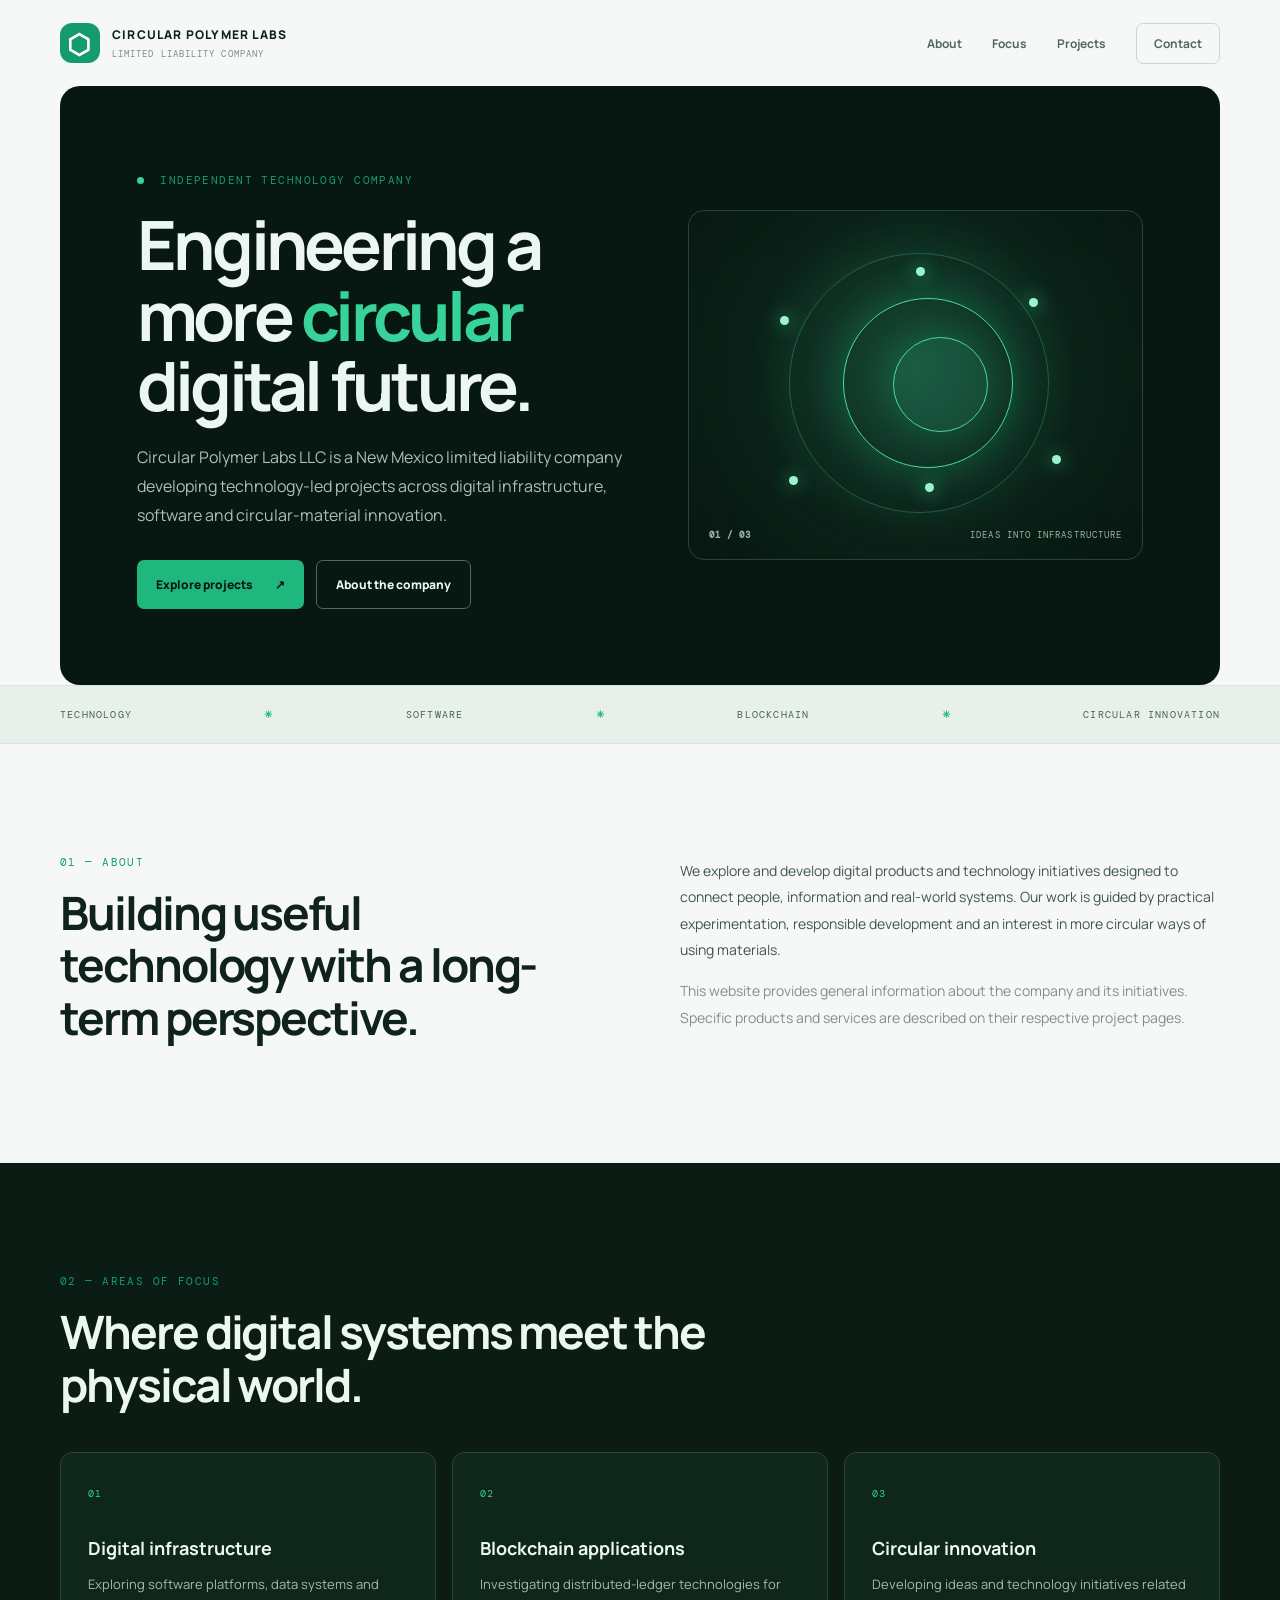
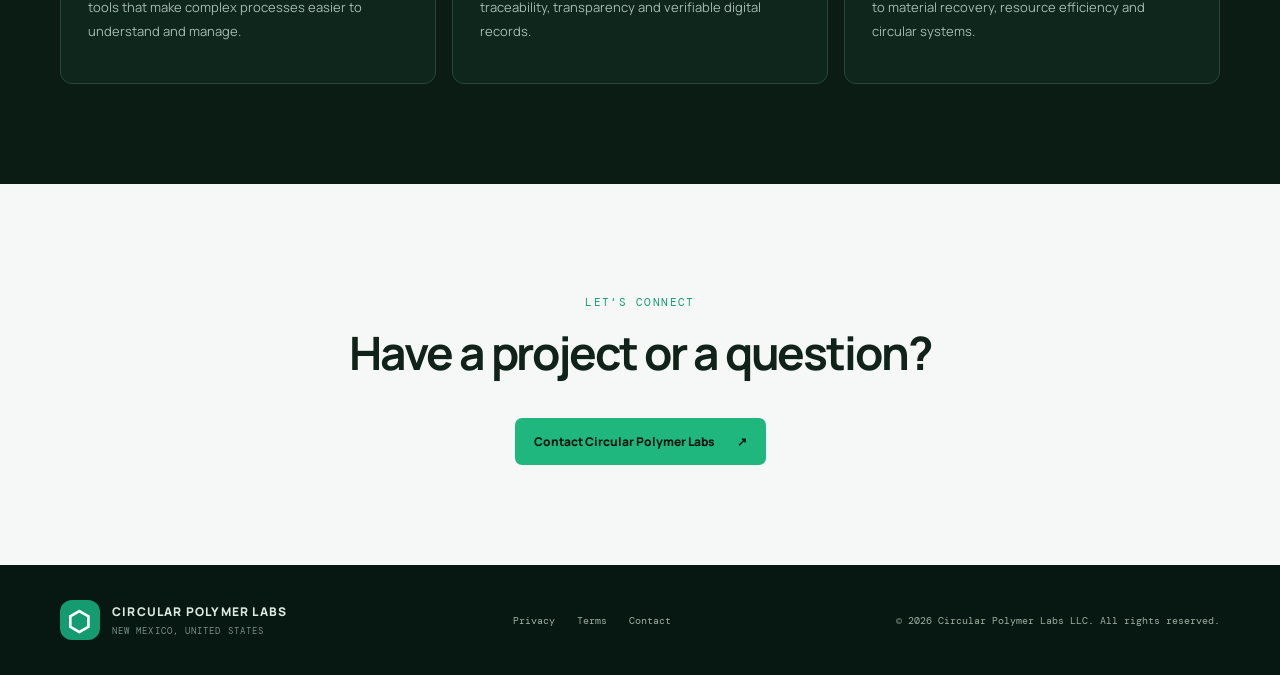
==== index.html @ 5c9ffd35 "Add files via upload" ====
<!doctype html>
<html lang="en">
<head>
  <meta charset="utf-8"><meta name="viewport" content="width=device-width,initial-scale=1">
  <meta name="description" content="Circular Polymer Labs LLC develops technology-led projects at the intersection of digital infrastructure, innovation and circular materials.">
  <meta name="theme-color" content="#071711">
  <title>Circular Polymer Labs LLC | Technology & Circular Innovation</title>
  <link rel="icon" href="assets/favicon.svg" type="image/svg+xml">
  <link rel="stylesheet" href="styles.css">
</head>
<body>
<header class="nav wrap">
  <a class="brand" href="index.html" aria-label="Circular Polymer Labs home"><span class="mark">⬡</span><span>CIRCULAR POLYMER LABS<small>LIMITED LIABILITY COMPANY</small></span></a>
  <nav><a href="#about">About</a><a href="#focus">Focus</a><a href="projects.html">Projects</a><a href="contact.html" class="nav-cta">Contact</a></nav>
</header>
<main>
<section class="hero wrap">
  <div class="hero-copy">
    <p class="eyebrow"><i></i> INDEPENDENT TECHNOLOGY COMPANY</p>
    <h1>Engineering a more <em>circular</em> digital future.</h1>
    <p class="lead">Circular Polymer Labs LLC is a New Mexico limited liability company developing technology-led projects across digital infrastructure, software and circular-material innovation.</p>
    <div class="actions"><a class="button primary" href="projects.html">Explore projects <span>↗</span></a><a class="button ghost" href="#about">About the company</a></div>
  </div>
  <div class="visual" aria-label="Abstract connected network illustration">
    <div class="orb orb-a"></div><div class="orb orb-b"></div><div class="orb orb-c"></div>
    <div class="network"><span></span><span></span><span></span><span></span><span></span><span></span></div>
    <div class="visual-label"><b>01 / 03</b><span>IDEAS INTO INFRASTRUCTURE</span></div>
  </div>
</section>
<section class="ticker"><div class="wrap ticker-inner"><span>TECHNOLOGY</span><b>✳</b><span>SOFTWARE</span><b>✳</b><span>BLOCKCHAIN</span><b>✳</b><span>CIRCULAR INNOVATION</span></div></section>
<section id="about" class="section wrap two-col">
  <div><p class="eyebrow">01 — ABOUT</p><h2>Building useful technology with a long-term perspective.</h2></div>
  <div><p class="body-copy">We explore and develop digital products and technology initiatives designed to connect people, information and real-world systems. Our work is guided by practical experimentation, responsible development and an interest in more circular ways of using materials.</p><p class="body-copy muted">This website provides general information about the company and its initiatives. Specific products and services are described on their respective project pages.</p></div>
</section>
<section id="focus" class="section dark-section"><div class="wrap"><p class="eyebrow">02 — AREAS OF FOCUS</p><h2>Where digital systems meet the physical world.</h2>
  <div class="cards">
    <article class="info-card"><span>01</span><h3>Digital infrastructure</h3><p>Exploring software platforms, data systems and tools that make complex processes easier to understand and manage.</p></article>
    <article class="info-card"><span>02</span><h3>Blockchain applications</h3><p>Investigating distributed-ledger technologies for traceability, transparency and verifiable digital records.</p></article>
    <article class="info-card"><span>03</span><h3>Circular innovation</h3><p>Developing ideas and technology initiatives related to material recovery, resource efficiency and circular systems.</p></article>
  </div>
</div></section>
<section class="section wrap closing"><p class="eyebrow">LET'S CONNECT</p><h2>Have a project or a question?</h2><a class="button primary" href="contact.html">Contact Circular Polymer Labs <span>↗</span></a></section>
</main>
<footer class="footer"><div class="wrap footer-inner"><div class="brand"><span class="mark">⬡</span><span>CIRCULAR POLYMER LABS<small>NEW MEXICO, UNITED STATES</small></span></div><div class="footer-links"><a href="privacy.html">Privacy</a><a href="terms.html">Terms</a><a href="contact.html">Contact</a></div><p>© <span id="year"></span> Circular Polymer Labs LLC. All rights reserved.</p></div></footer>
<script>document.getElementById('year').textContent=new Date().getFullYear();</script>
</body></html>
---- styles.css ----
@import url('https://fonts.googleapis.com/css2?family=DM+Mono:wght@400;500&family=Manrope:wght@400;500;600;700;800&display=swap');
:root{--bg:#071711;--panel:#0d2119;--green:#37d39a;--mint:#a8f0d0;--text:#edf7f1;--muted:#a6b9af;--ink:#10231b}*{box-sizing:border-box}html{scroll-behavior:smooth}body{margin:0;background:#f5f8f6;color:var(--ink);font-family:Manrope,Arial,sans-serif}a{color:inherit;text-decoration:none}.wrap{width:min(1160px,calc(100% - 48px));margin:auto}.nav{height:86px;display:flex;align-items:center;justify-content:space-between}.brand{display:flex;align-items:center;gap:12px;font-size:12px;font-weight:800;letter-spacing:.1em}.brand small{display:block;color:#789087;font:9px 'DM Mono',monospace;letter-spacing:.12em;margin-top:5px}.mark{display:grid;place-items:center;width:40px;height:40px;background:#159b70;color:white;border-radius:12px;font-size:27px}nav{display:flex;align-items:center;gap:30px;font-size:12px;font-weight:700}nav a{color:#53665d}nav a:hover,.footer a:hover{color:#159b70}.nav-cta{border:1px solid #cbd8d0;padding:11px 17px;border-radius:7px}.hero{background:var(--bg);color:var(--text);border-radius:20px;padding:76px 6%;display:grid;grid-template-columns:1.05fr .95fr;gap:48px;align-items:center;min-height:550px}.eyebrow{font:11px 'DM Mono',monospace;letter-spacing:.13em;color:#159b70}.eyebrow i{display:inline-block;width:7px;height:7px;background:var(--green);border-radius:50%;margin-right:8px}h1{font-size:clamp(42px,5.5vw,68px);line-height:1.04;letter-spacing:-.055em;margin:22px 0}h1 em{font-style:normal;color:var(--green)}.lead{font-size:16px;line-height:1.8;color:#aebfb5;max-width:580px}.actions{display:flex;gap:12px;flex-wrap:wrap;margin-top:30px}.button{display:inline-flex;gap:22px;align-items:center;padding:15px 19px;border-radius:7px;font-size:12px;font-weight:800}.primary{background:#20b77f;color:#04180f}.ghost{border:1px solid #52685d;color:inherit}.visual{height:350px;position:relative;overflow:hidden;border:1px solid #234638;border-radius:16px;background:radial-gradient(circle at 50% 45%,#174b37,#0b2118 55%,#071711)}.orb{position:absolute;border:1px solid #4edba6;border-radius:50%;box-shadow:0 0 40px #1ab47a55}.orb-a{width:170px;height:170px;left:34%;top:25%}.orb-b{width:95px;height:95px;left:45%;top:36%;background:#36d39a22}.orb-c{width:260px;height:260px;left:22%;top:12%;opacity:.3}.network span{position:absolute;width:9px;height:9px;border-radius:50%;background:#9cf4cd;box-shadow:0 0 18px #37d39a}.network span:nth-child(1){left:20%;top:30%}.network span:nth-child(2){left:75%;top:25%}.network span:nth-child(3){left:80%;top:70%}.network span:nth-child(4){left:22%;top:76%}.network span:nth-child(5){left:50%;top:16%}.network span:nth-child(6){left:52%;top:78%}.visual-label{position:absolute;bottom:18px;left:20px;right:20px;display:flex;justify-content:space-between;color:#9bb6a8;font:9px 'DM Mono',monospace;letter-spacing:.12em}.ticker{background:#e7f0eb;border-block:1px solid #d9e5dd}.ticker-inner{display:flex;justify-content:space-between;align-items:center;padding:22px 0;font:10px 'DM Mono',monospace;letter-spacing:.12em;color:#486357}.ticker b{color:#1bb77e}.section{padding-top:100px;padding-bottom:100px}.two-col{display:grid;grid-template-columns:1fr 1fr;gap:80px}.section h2,.closing h2{font-size:clamp(30px,4vw,46px);letter-spacing:-.045em;line-height:1.15;margin:18px 0}.body-copy{line-height:1.9;color:#42574c;font-size:14px}.muted{color:#809087}.dark-section{background:#0a1c14;color:#edf7f1}.dark-section h2{max-width:650px}.cards{display:grid;grid-template-columns:repeat(3,1fr);gap:16px;margin-top:40px}.info-card{padding:27px;border:1px solid #294638;border-radius:12px;background:#0e261b}.info-card span,.project span{font:10px 'DM Mono',monospace;color:#36d39a;letter-spacing:.1em}.info-card h3{font-size:18px;margin:34px 0 12px}.info-card p{font-size:13px;line-height:1.8;color:#a6b9af}.closing{text-align:center}.closing .button{margin-top:20px}.footer{background:#071711;color:#dcebe2;padding:35px 0}.footer-inner{display:flex;align-items:center;justify-content:space-between;gap:20px;flex-wrap:wrap}.footer p,.footer-links{font:10px 'DM Mono',monospace;color:#9bb0a3}.footer-links{display:flex;gap:22px}.page{min-height:65vh;padding-top:75px;padding-bottom:100px}.page h1{color:#10231b;max-width:850px}.page .lead{color:#53685d}.project{margin:30px 0;padding:28px;border:1px solid #d8e4dc;border-radius:12px;background:white;max-width:760px}.project h2{font-size:22px}.project p,.legal p{line-height:1.8;color:#53685d;font-size:14px}.legal{max-width:850px}.legal h2{margin-top:35px}.notice{padding:16px;background:#fff4d9;border-radius:8px;color:#6e5420!important;font-size:12px!important}@media(max-width:760px){.wrap{width:min(100% - 32px,600px)}.nav{height:auto;min-height:76px;align-items:flex-start;padding:18px 0;gap:14px;flex-direction:column}nav{gap:17px;flex-wrap:wrap}.hero{padding:42px 25px;grid-template-columns:1fr;gap:28px}.visual{height:260px}.two-col{grid-template-columns:1fr;gap:20px}.section{padding-top:65px;padding-bottom:65px}.cards{grid-template-columns:1fr}.ticker-inner{gap:12px;overflow:hidden;white-space:nowrap}.ticker-inner span:last-child{display:none}.footer-inner{align-items:flex-start;flex-direction:column}}
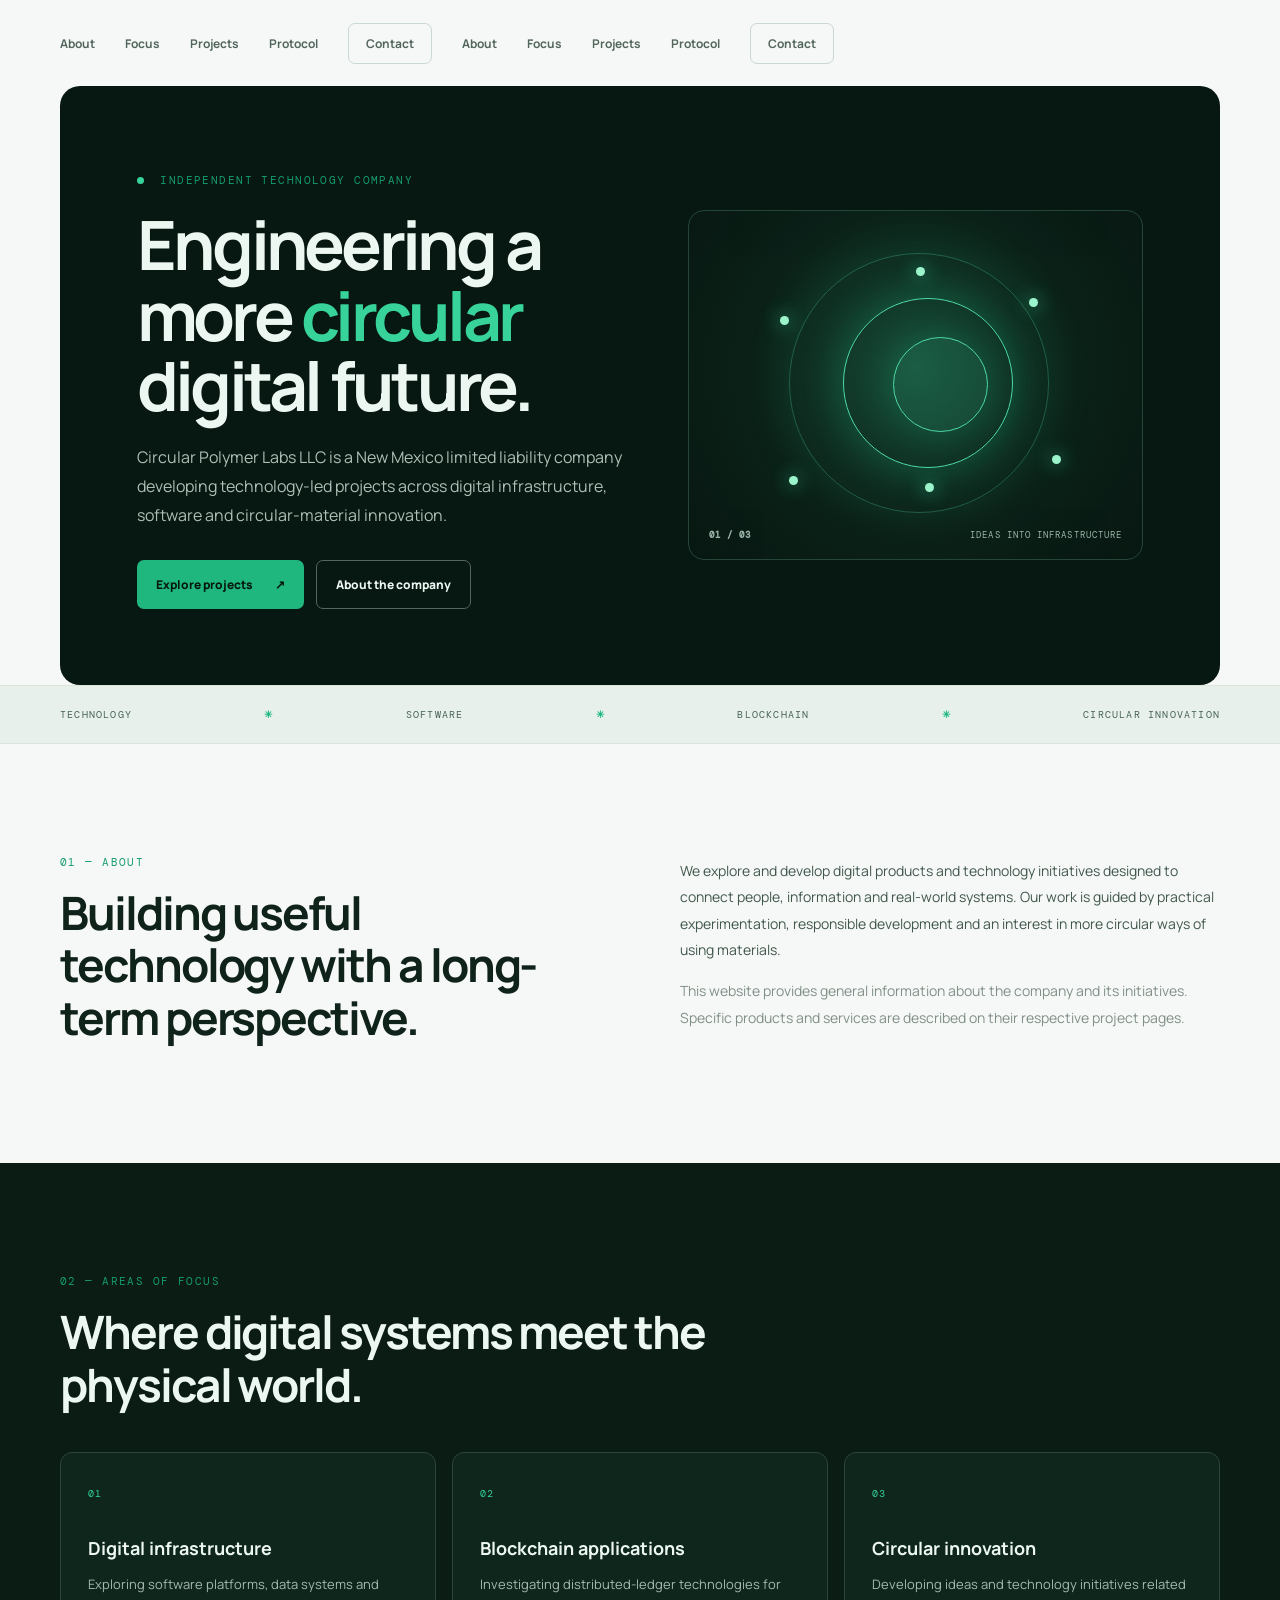
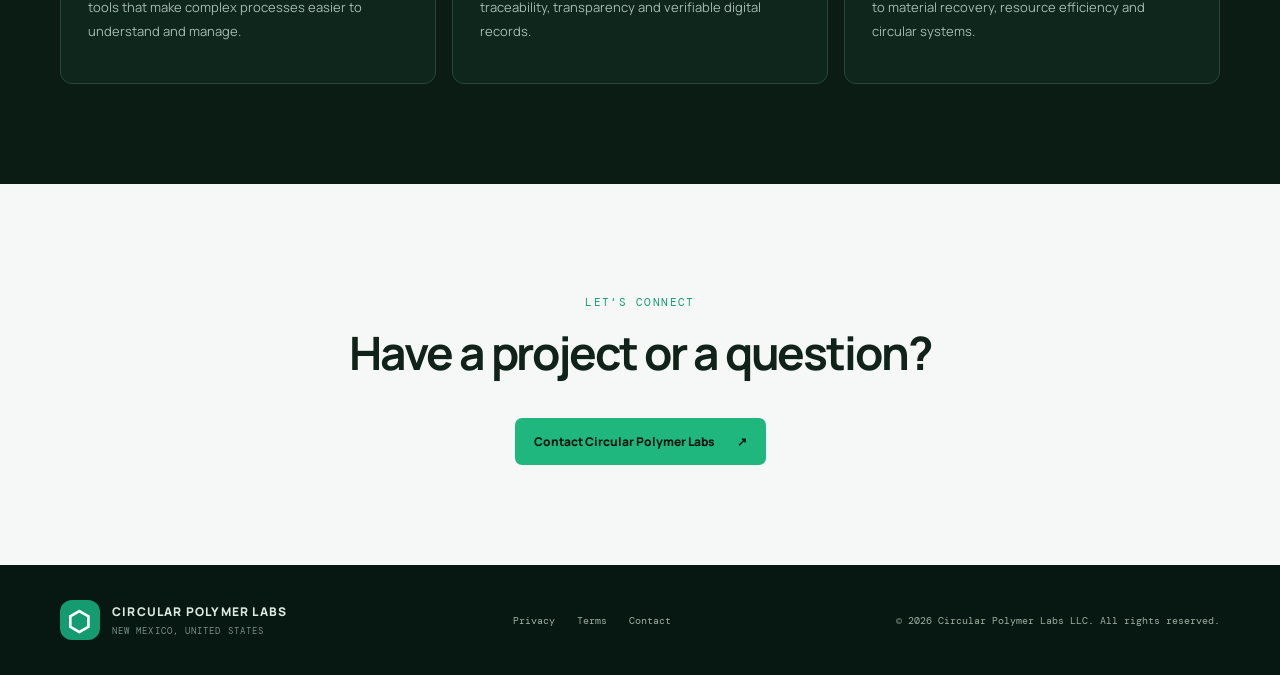
==== commit 4caf8eaf: "Update index.html" ====
--- a/index.html
+++ b/index.html
@@ -9,9 +9,19 @@
   <link rel="stylesheet" href="styles.css">
 </head>
 <body>
-<header class="nav wrap">
-  <a class="brand" href="index.html" aria-label="Circular Polymer Labs home"><span class="mark">⬡</span><span>CIRCULAR POLYMER LABS<small>LIMITED LIABILITY COMPANY</small></span></a>
-  <nav><a href="#about">About</a><a href="#focus">Focus</a><a href="projects.html">Projects</a><a href="contact.html" class="nav-cta">Contact</a></nav>
+<header class="nav wrap"><nav>
+    <a href="#about">About</a>
+    <a href="#focus">Focus</a>
+    <a href="projects.html">Projects</a>
+    <a href="protocol.html">Protocol</a>
+    <a href="contact.html" class="nav-cta">Contact</a>
+  <nav>
+    <a href="#about">About</a>
+    <a href="#focus">Focus</a>
+    <a href="projects.html">Projects</a>
+    <a href="protocol.html">Protocol</a>
+    <a href="contact.html" class="nav-cta">Contact</a>
+  </nav>
 </header>
 <main>
 <section class="hero wrap">
@@ -43,4 +53,4 @@
 </main>
 <footer class="footer"><div class="wrap footer-inner"><div class="brand"><span class="mark">⬡</span><span>CIRCULAR POLYMER LABS<small>NEW MEXICO, UNITED STATES</small></span></div><div class="footer-links"><a href="privacy.html">Privacy</a><a href="terms.html">Terms</a><a href="contact.html">Contact</a></div><p>© <span id="year"></span> Circular Polymer Labs LLC. All rights reserved.</p></div></footer>
 <script>document.getElementById('year').textContent=new Date().getFullYear();</script>
-</body></html>+</body></html>
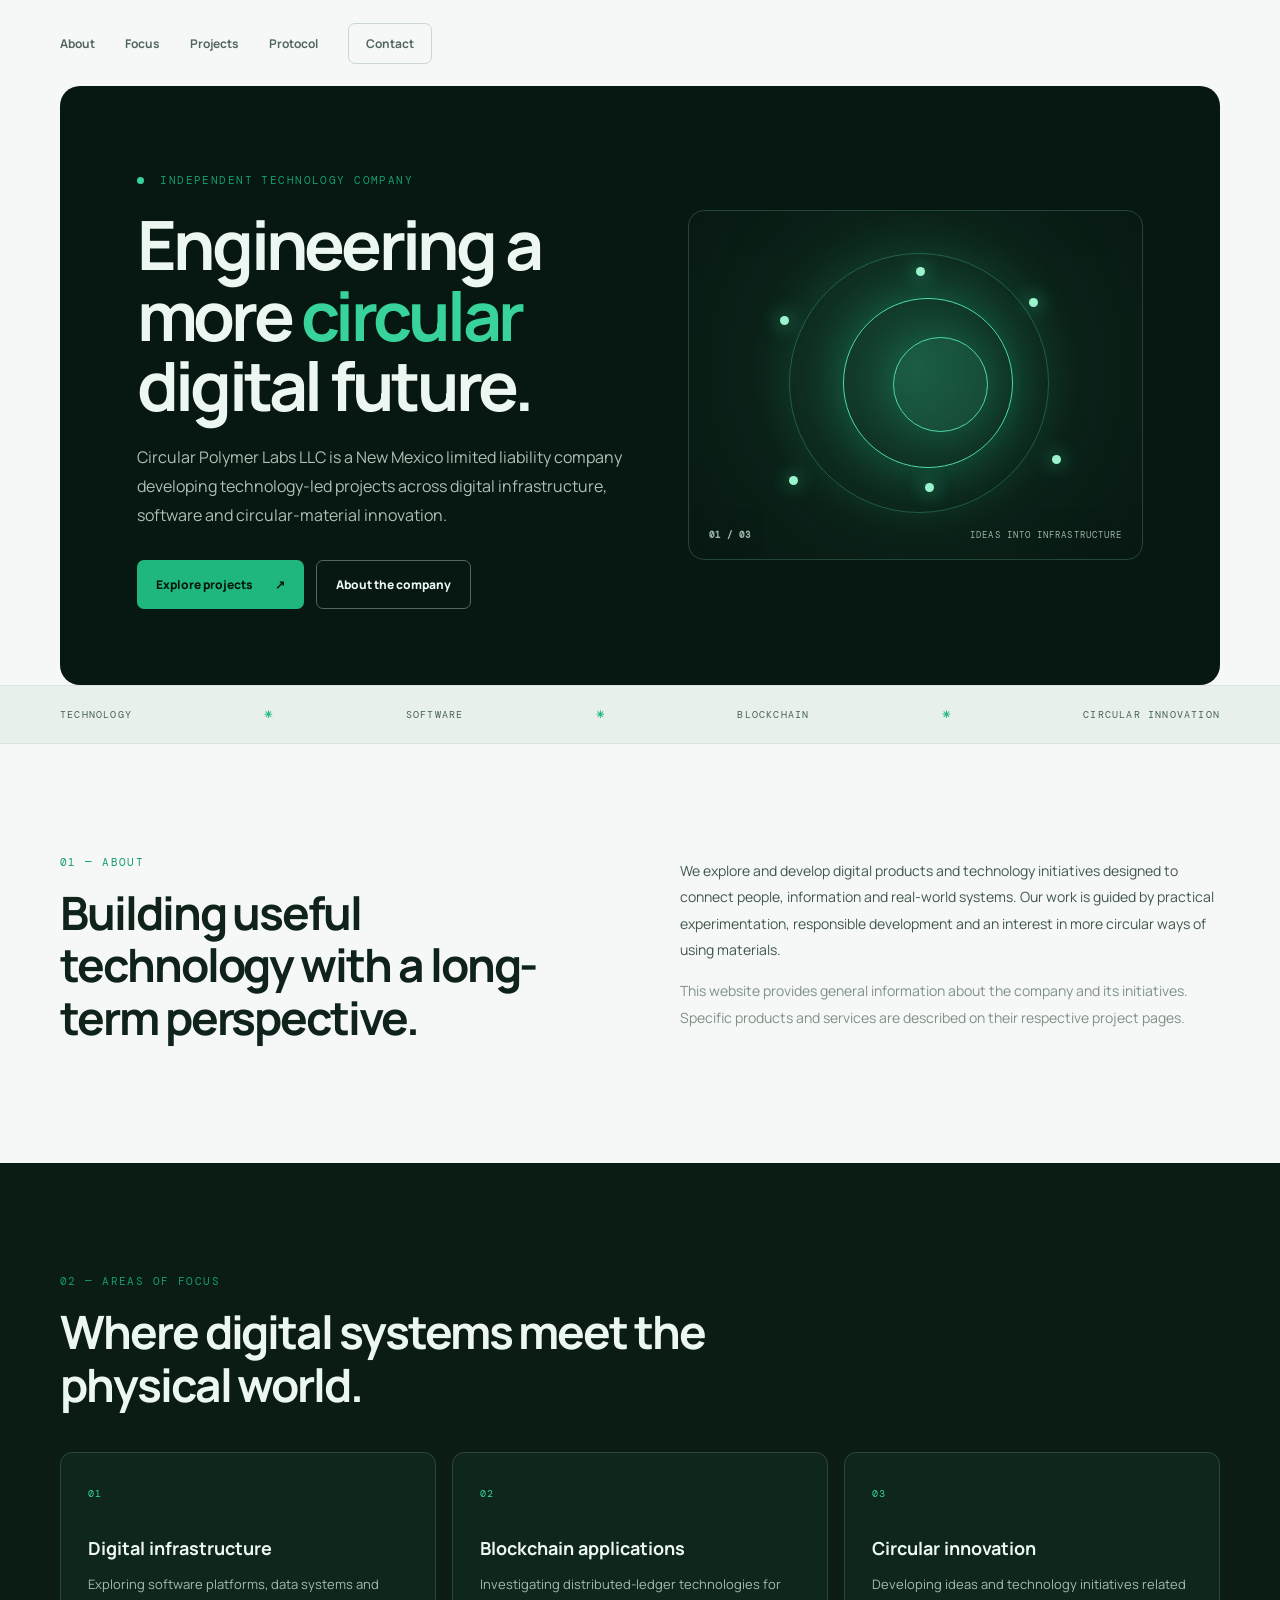
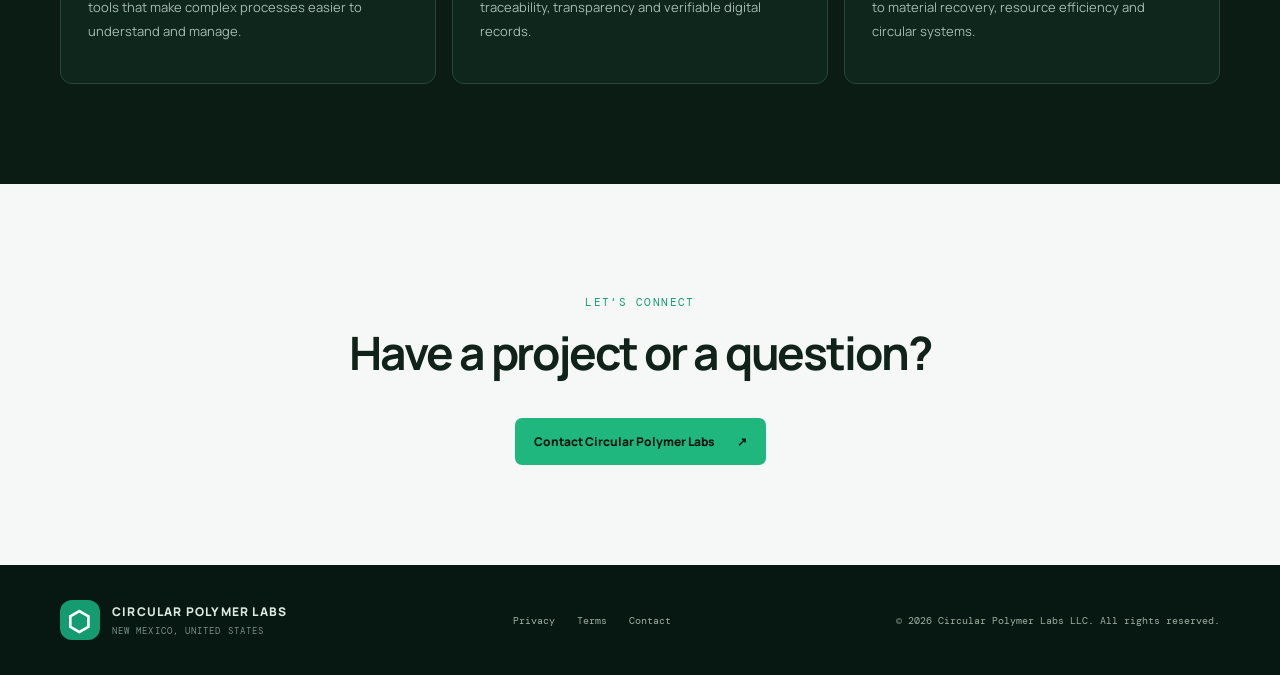
==== commit ce0d1706: "Update index.html" ====
--- a/index.html
+++ b/index.html
@@ -16,12 +16,6 @@
     <a href="protocol.html">Protocol</a>
     <a href="contact.html" class="nav-cta">Contact</a>
   <nav>
-    <a href="#about">About</a>
-    <a href="#focus">Focus</a>
-    <a href="projects.html">Projects</a>
-    <a href="protocol.html">Protocol</a>
-    <a href="contact.html" class="nav-cta">Contact</a>
-  </nav>
 </header>
 <main>
 <section class="hero wrap">
